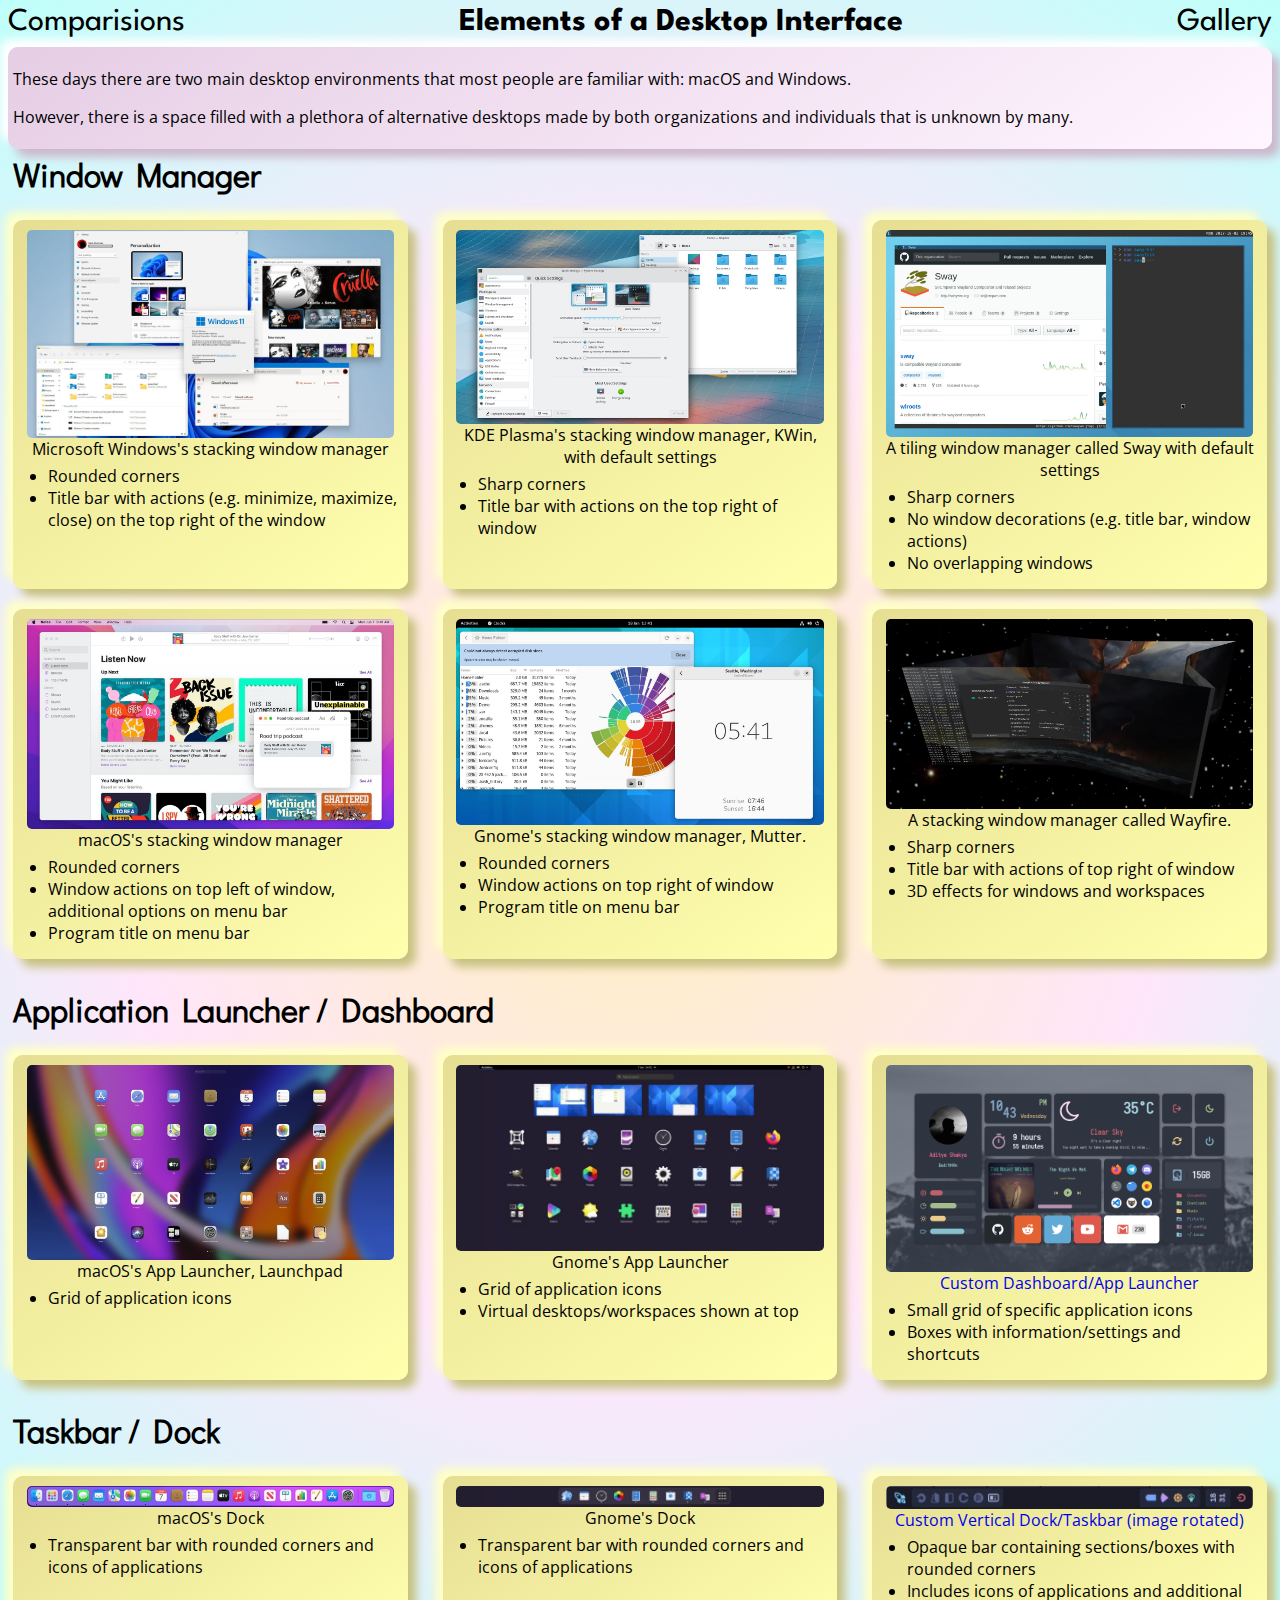
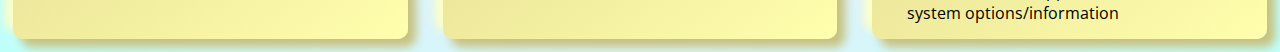
==== index.html @ fb81e780 "Initial upload" ====
<!DOCTYPE html>
<html lang="en" dir="ltr">
  <head>
    <meta charset="utf-8">
    <title>Elements of a Desktop Inteface</title>
    <link rel="stylesheet" href="style.css">
  </head>
  <body>
    <div class="header">
      <span><a href="index.html">Comparisions</a></span>
      <h1>Elements of a Desktop Interface</h1>
      <span><a href="gallery.html">Gallery</a></span>
    </div>

    <div class="pre-content">
      <p>These days there are two main desktop environments that most people are familiar with: macOS and Windows.</p>
      <p>However, there is a space filled with a plethora of alternative desktops made by both organizations and individuals that is unknown by many.</p>
    </div>

    <div class="content">

      <div class="row">
        <h1>Window Manager</h1>
        <div class="nested-row">
          <div class="section">
            <img src="images/win11-wm.webp"/>
            <span>Microsoft Windows's stacking window manager</span>
            <ul>
              <li>Rounded corners</li>
              <li>Title bar with actions (e.g. minimize, maximize, close) on the top right of the window</li>
            </ul>
          </div>
          <div class="section">
            <img src="images/plasma-wm.jpg"/>
            <span>KDE Plasma's stacking window manager, KWin, with default settings</span>
            <ul>
              <li>Sharp corners</li>
              <li>Title bar with actions on the top right of window</li>
            </ul>
          </div>
          <div class="section">
            <img src="images/swaywm.jpg"/>
            <span>A tiling window manager called Sway with default settings</span>
            <p>
              <ul>
                <li>Sharp corners</li>
                <li>No window decorations (e.g. title bar, window actions)</li>
                <li>No overlapping windows</li>
              </ul>
            </p>
          </div>
        </div>
        <div class="nested-row">
          <div class="section">
            <img src="images/macos-wm.jpg"/>
            <span>macOS's stacking window manager</span>
            <ul>
              <li>Rounded corners</li>
              <li>Window actions on top left of window, additional options on menu bar</li>
              <li>Program title on menu bar</li>
            </ul>
          </div>
          <div class="section">
            <img src="images/gnome-wm.jpg"/>
            <span>Gnome's stacking window manager, Mutter.</span>
            <ul>
              <li>Rounded corners</li>
              <li>Window actions on top right of window</li>
              <li>Program title on menu bar</li>
            </ul>
          </div>
          <div class="section">
            <img src="images/wayfire-wm.jpg"/>
            <span>A stacking window manager called Wayfire.</span>
            <ul>
              <li>Sharp corners</li>
              <li>Title bar with actions of top right of window</li>
              <li>3D effects for windows and workspaces</li>
            </ul>
          </div>
        </div>
      </div>

      <div class="row">
        <h1>Application Launcher / Dashboard</h1>
        <div class="nested-row">
          <div class="section">
            <img src="images/macos-applauncher.jpg"/>
            <span>macOS's App Launcher, Launchpad</span>
              <ul>
                <li>Grid of application icons</li>
              </ul>
          </div>
          <div class="section">
            <img src="images/gnome-applauncher.jpg"/>
            <span>Gnome's App Launcher</span>
            <ul>
              <li>Grid of application icons</li>
              <li>Virtual desktops/workspaces shown at top</li>
            </ul>
          </div>
          <div class="section">
            <img src="images/widget-dashboard.png"/>
            <span><a href="https://github.com/adi1090x/widgets">Custom Dashboard/App Launcher</a></span>
            <ul>
              <li>Small grid of specific application icons</li>
              <li>Boxes with information/settings and shortcuts</li>
            </ul>
          </div>
        </div>
      </div>

      <div class="row">
        <h1>Taskbar / Dock</h1>
        <div class="nested-row">
          <div class="section">
            <img src="images/macos-dock.jpg"/>
            <span>macOS's Dock</span>
            <ul>
              <li>Transparent bar with rounded corners and icons of applications</li>
            </ul>
          </div>
          <div class="section">
            <img src="images/gnome-dock.jpg"/>
            <span>Gnome's Dock</span>
            <ul>
              <li>Transparent bar with rounded corners and icons of applications</li>
            </ul>
          </div>
          <div class="section">
            <img src="images/vertical-bar-rotated.jpg"/>
            <span><a href="https://github.com/rxyhn/dotfiles">Custom Vertical Dock/Taskbar (image rotated)</a></span>
            <ul>
              <li>Opaque bar containing sections/boxes with rounded corners</li>
              <li>Includes icons of applications and additional system options/information</li>
            </ul>
          </div>
        </div>
      </div>

      <!-- <div class="row">
        <h1>System Tray / Status Bar</h1>
        <div class="nested-row">
          <div class="section">
            <img src="images/"/>
          </div>
          <div class="section">
            <img src="images/"/>
          </div>
          <div class="section">
            <img src="images/"/>
          </div>
        </div>
      </div>


      <div class="row">
        <h1>Launcher</h1>
        <div class="nested-row">
          <div class="section">
            <img src="images/"/>
          </div>
          <div class="section">
            <img src="images/"/>
          </div>
          <div class="section">
            <img src="images/"/>
          </div>
        </div>
      </div> -->

    </div>
  </body>
</html>
---- style.css ----
@import url('https://fonts.googleapis.com/css2?family=Didact+Gothic&family=Open+Sans&family=Spartan&display=swap');
* {
  box-sizing: border-box;
}
body {
  /* background-image: radial-gradient(circle, #fff5ba 0%, #ffffd1 50%, #fff5ba 100%); */
  /* background: radial-gradient(circle, rgba(255,228,158,1) 0%, rgba(244,255,169,1) 50%, rgba(173,255,250,1) 100%); */
  background: radial-gradient(circle, rgb(255,240,190) 0%, rgb(255,230,250) 50%, rgb(190,255,250) 100%);

}
.header {
  display: flex;
  justify-content: space-between;
  margin-bottom: 10px;
  font-family: 'Spartan';
}
.header span {
  font-size: 2em;
}
.header h1 {
  display: inline-block;
  margin: 0px auto;
}
.header a,a:visited {
  color: black;
  text-decoration: none;
}
.header a:hover {
  color: blue;
}
.header div{
}
.header ol {
  display: flex;
  margin: 0px;
}
.header ol li {
  display: inline-block;
}

.pre-content {
  border-radius: 10px;
  padding: 5px;
  background: linear-gradient(145deg, #e6cee5, #fff5ff);
  box-shadow:  8px 8px 10px #ccb7cb,
               -8px -8px 10px #ffffff;
  font-family: 'Open Sans';

}

.content {
  /* margin: 0px 10px; */
  display: flex;
  flex-direction: column;
  row-gap: 20px;
}

.row {
  padding: 5px;
  display: flex;
  flex-direction: column;
  row-gap: 20px;
  /* border: solid black 2px; */
  /* border-radius: 10px; */
}
.row h1 {
  margin: 0px 0px 5px 0px;
  font-family: 'Didact Gothic';
}
.nested-row {
  display: flex;
  justify-content: space-around;
  align-items: stretch;

  column-gap: 35px;
}
.section {
  display: flex;
  flex-direction: column;
  /* padding: 5px; */
  /* border: solid black 2px; */
  /* border-radius: 10px; */
  flex-basis: 33%;
  padding: 10px;
  border-radius: 10px;
  background: linear-gradient(145deg, #e6de93, #ffffae);
  box-shadow:  8px 8px 10px #c7c17f,
               -8px -8px 10px #ffffc7;
}
.section img {
  width: 98%;
  /* height:240px; */
  border-radius: 5px;
  align-self: center;
}
.section span {
  display: inline-block;
  font-family: 'Open Sans';
  text-align: center;
}
.section span a,a:visited{
  text-decoration: none;
}
.section p {
  margin: 0px;
  /* text-align: justify; */
  align-self: flex-end
}
.section ul {
  margin: 5px 0px;
  padding-left: 25px;
}
.section li {
  font-family: 'Open Sans';
  /* margin: 0px; */
  /* list-style-type: circle; */
}

.project-grid {
  display: flex;
  flex-wrap: wrap;
  justify-content: space-around;
  column-gap: 10px;
  row-gap: 20px;
}
.project {
  display: flex;
  flex-direction: column;
  flex-basis: 48%;
  border-radius: 10px;
  padding: 10px;
  background: linear-gradient(145deg, #97dde6, #b4ffff);
  box-shadow:  8px 8px 10px #8fd0d9,
               -8px -8px 10px #c1ffff;
}
.project img {
  width: 98%;
  align-self: center;
}
.project p {
  margin: 0px;
  text-align: center;
  font-family: 'Open Sans';
}
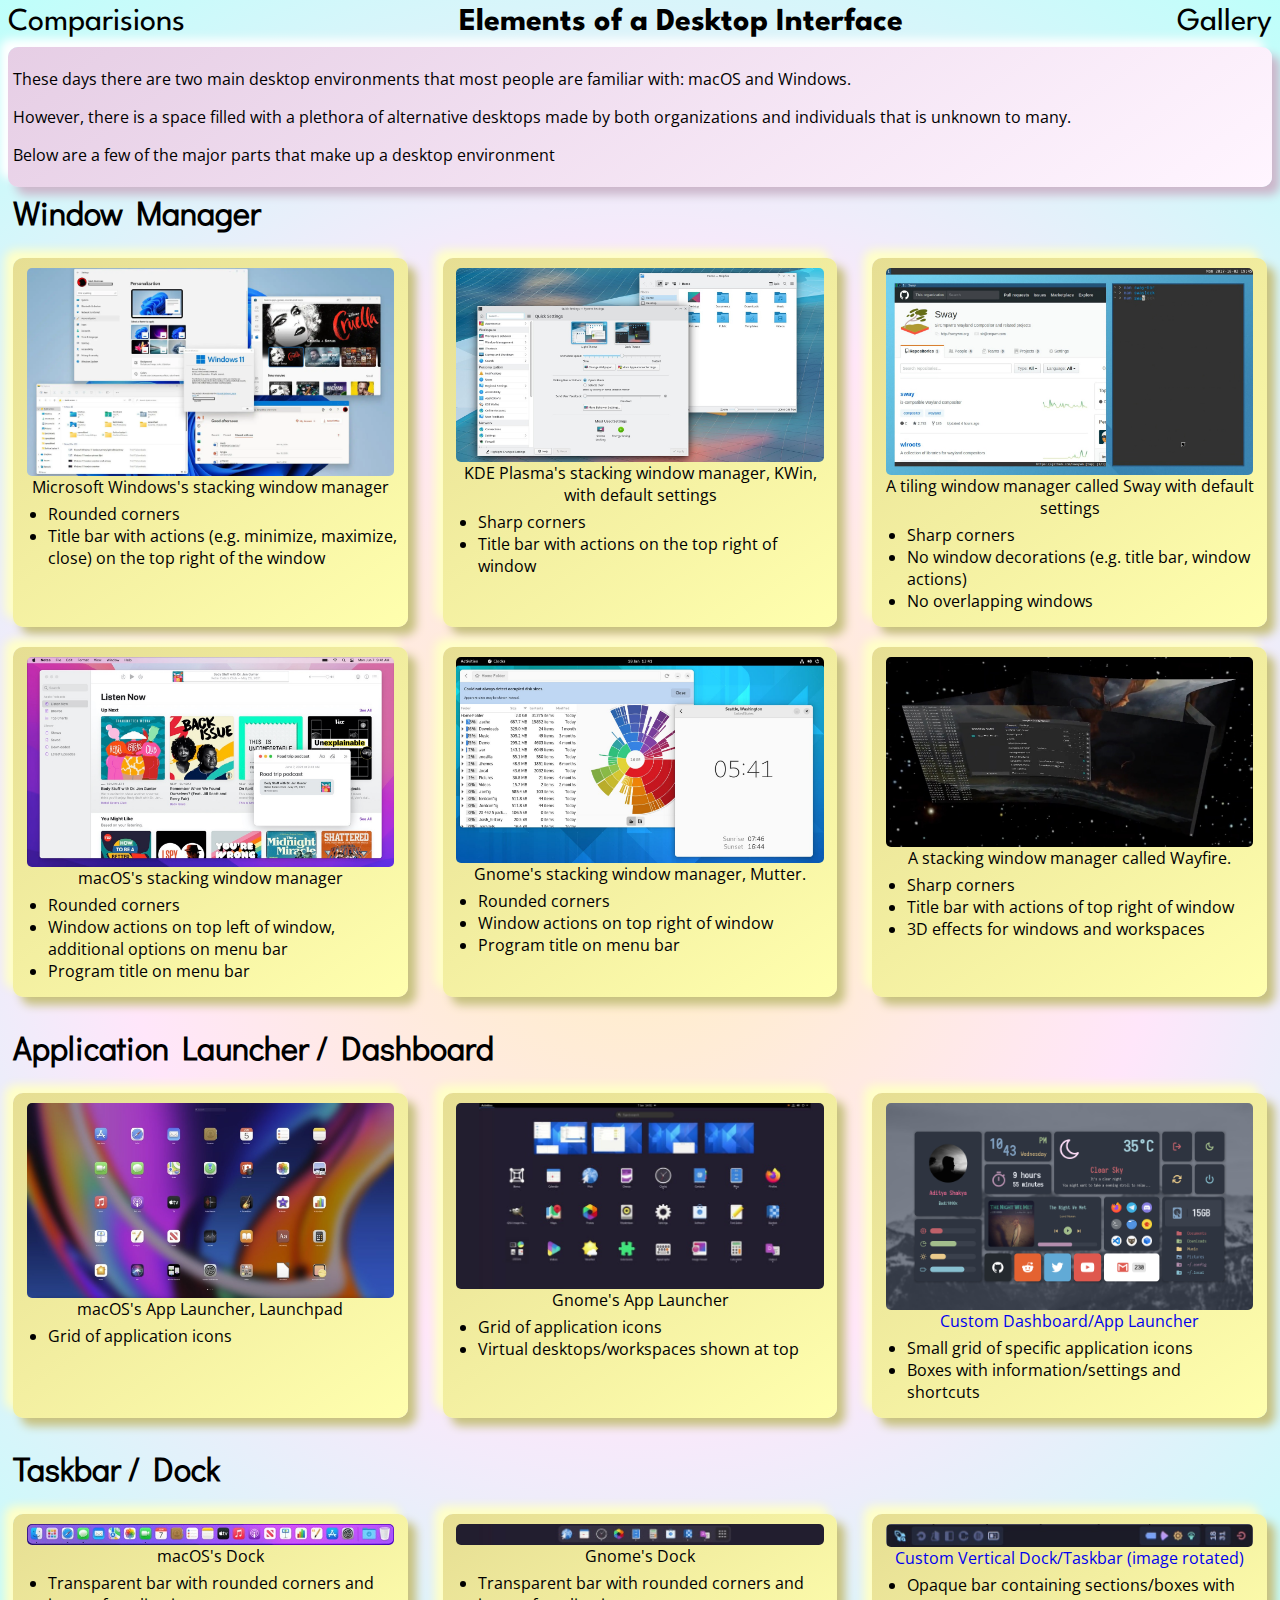
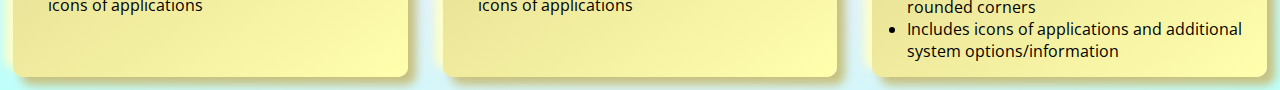
==== commit 23e4b4aa: "Edit introduction on main page" ====
--- a/index.html
+++ b/index.html
@@ -14,7 +14,8 @@
 
     <div class="pre-content">
       <p>These days there are two main desktop environments that most people are familiar with: macOS and Windows.</p>
-      <p>However, there is a space filled with a plethora of alternative desktops made by both organizations and individuals that is unknown by many.</p>
+      <p>However, there is a space filled with a plethora of alternative desktops made by both organizations and individuals that is unknown to many.</p>
+      <p>Below are a few of the major parts that make up a desktop environment</p>
     </div>
 
     <div class="content">
@@ -138,37 +139,6 @@
         </div>
       </div>
 
-      <!-- <div class="row">
-        <h1>System Tray / Status Bar</h1>
-        <div class="nested-row">
-          <div class="section">
-            <img src="images/"/>
-          </div>
-          <div class="section">
-            <img src="images/"/>
-          </div>
-          <div class="section">
-            <img src="images/"/>
-          </div>
-        </div>
-      </div>
-
-
-      <div class="row">
-        <h1>Launcher</h1>
-        <div class="nested-row">
-          <div class="section">
-            <img src="images/"/>
-          </div>
-          <div class="section">
-            <img src="images/"/>
-          </div>
-          <div class="section">
-            <img src="images/"/>
-          </div>
-        </div>
-      </div> -->
-
     </div>
   </body>
 </html>
--- a/style.css
+++ b/style.css
@@ -3,8 +3,6 @@
   box-sizing: border-box;
 }
 body {
-  /* background-image: radial-gradient(circle, #fff5ba 0%, #ffffd1 50%, #fff5ba 100%); */
-  /* background: radial-gradient(circle, rgba(255,228,158,1) 0%, rgba(244,255,169,1) 50%, rgba(173,255,250,1) 100%); */
   background: radial-gradient(circle, rgb(255,240,190) 0%, rgb(255,230,250) 50%, rgb(190,255,250) 100%);
 
 }
@@ -49,7 +47,6 @@
 }
 
 .content {
-  /* margin: 0px 10px; */
   display: flex;
   flex-direction: column;
   row-gap: 20px;
@@ -60,8 +57,6 @@
   display: flex;
   flex-direction: column;
   row-gap: 20px;
-  /* border: solid black 2px; */
-  /* border-radius: 10px; */
 }
 .row h1 {
   margin: 0px 0px 5px 0px;
@@ -77,9 +72,6 @@
 .section {
   display: flex;
   flex-direction: column;
-  /* padding: 5px; */
-  /* border: solid black 2px; */
-  /* border-radius: 10px; */
   flex-basis: 33%;
   padding: 10px;
   border-radius: 10px;
@@ -89,9 +81,18 @@
 }
 .section img {
   width: 98%;
-  /* height:240px; */
   border-radius: 5px;
   align-self: center;
+}
+.section img:hover {
+  transform: scale(1.5);
+  transform-origin: bottom center;
+}
+.section:first-child img:hover {
+  transform-origin: bottom left;
+}
+.section:last-child img:hover {
+  transform-origin: bottom right;
 }
 .section span {
   display: inline-block;
@@ -103,7 +104,6 @@
 }
 .section p {
   margin: 0px;
-  /* text-align: justify; */
   align-self: flex-end
 }
 .section ul {
@@ -112,8 +112,6 @@
 }
 .section li {
   font-family: 'Open Sans';
-  /* margin: 0px; */
-  /* list-style-type: circle; */
 }
 
 .project-grid {
@@ -137,6 +135,9 @@
   width: 98%;
   align-self: center;
 }
+.project img:hover {
+  transform: scale(1.02);
+}
 .project p {
   margin: 0px;
   text-align: center;
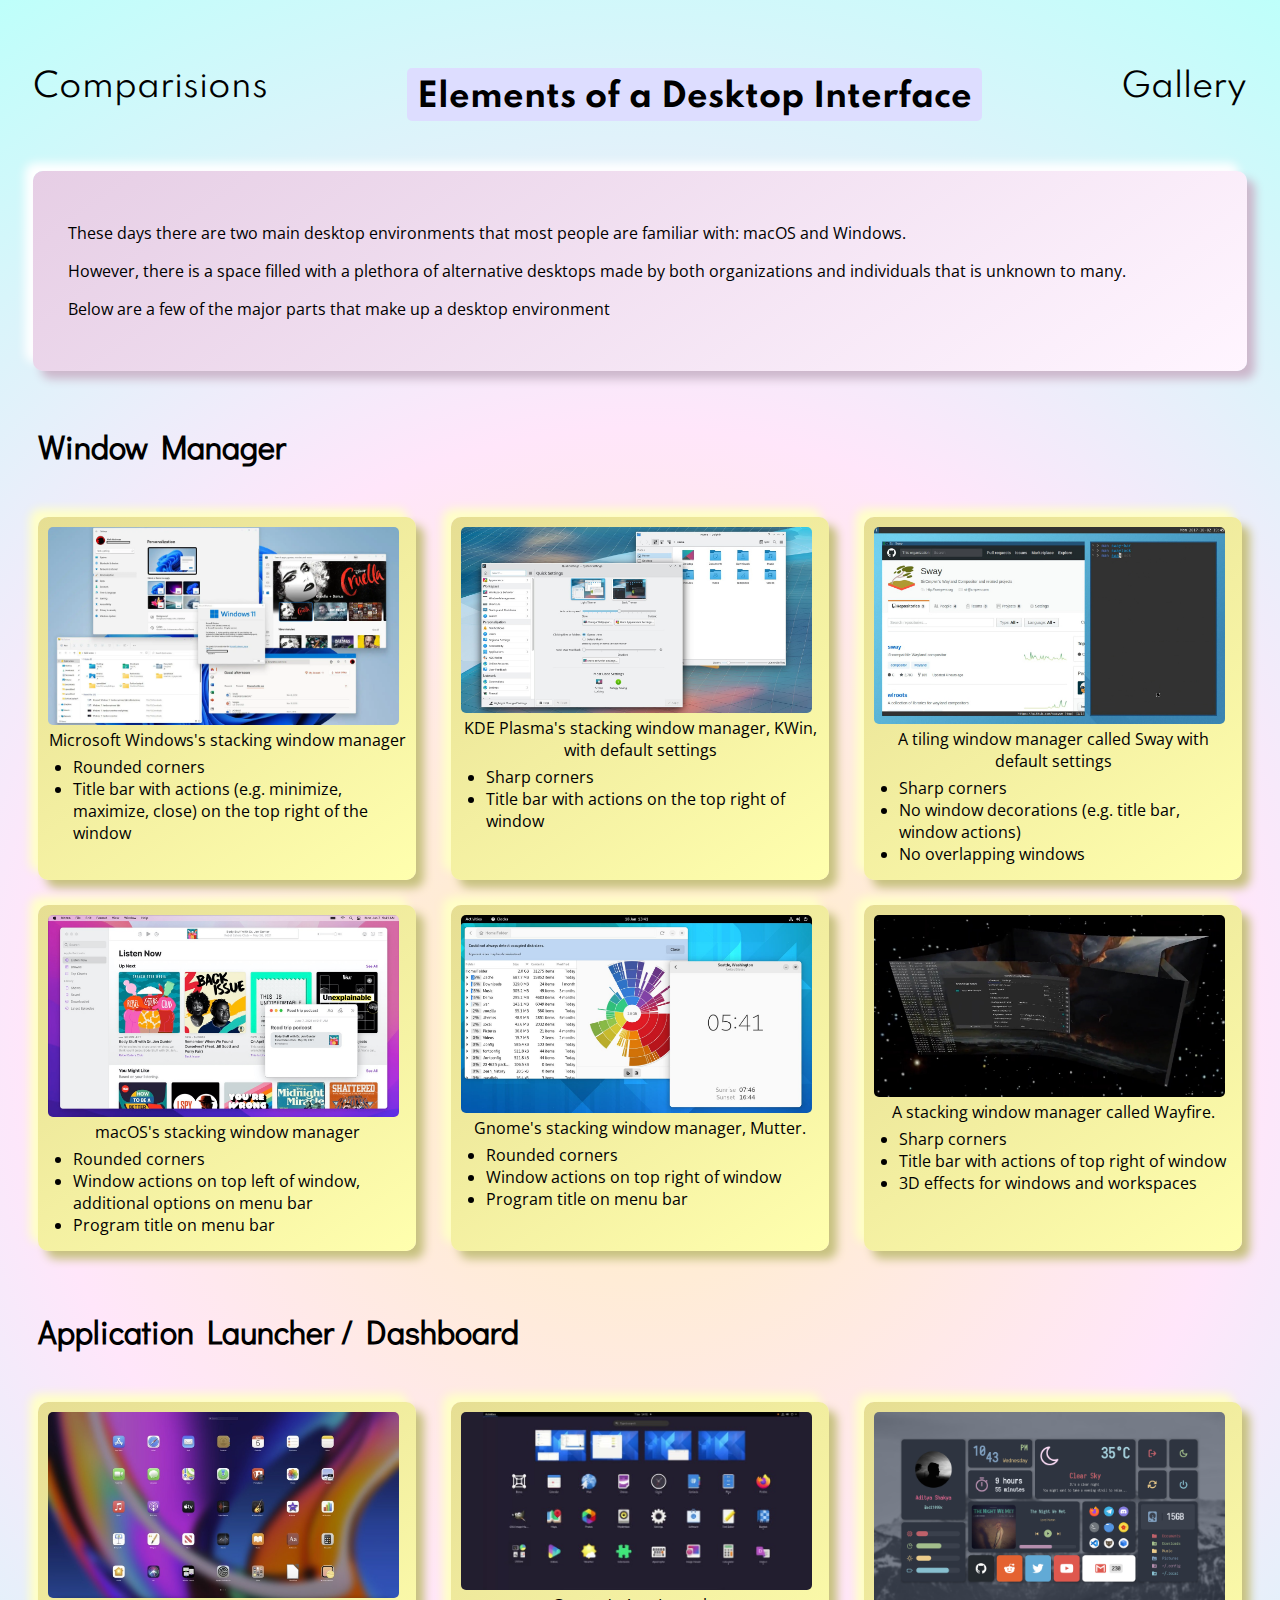
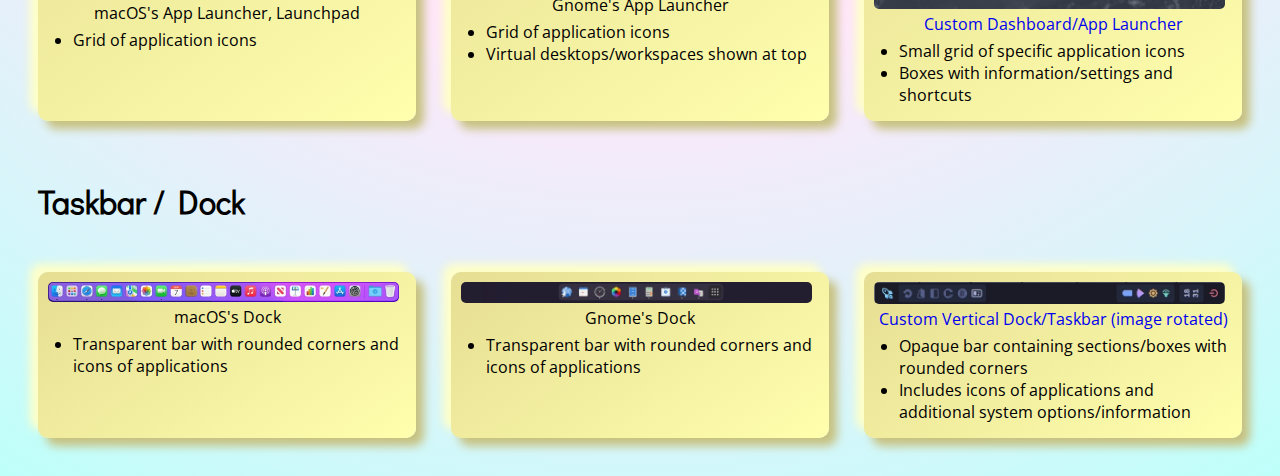
==== commit 414584a9: "Make images open image file when clicked" ====
--- a/index.html
+++ b/index.html
@@ -24,7 +24,7 @@
         <h1>Window Manager</h1>
         <div class="nested-row">
           <div class="section">
-            <img src="images/win11-wm.webp"/>
+            <a href="images/win11-wm.webp"><img src="images/win11-wm.webp"/></a>
             <span>Microsoft Windows's stacking window manager</span>
             <ul>
               <li>Rounded corners</li>
@@ -32,7 +32,7 @@
             </ul>
           </div>
           <div class="section">
-            <img src="images/plasma-wm.jpg"/>
+            <a href="images/plasma-wm.jpg"><img src="images/plasma-wm.jpg"/></a>
             <span>KDE Plasma's stacking window manager, KWin, with default settings</span>
             <ul>
               <li>Sharp corners</li>
@@ -40,7 +40,7 @@
             </ul>
           </div>
           <div class="section">
-            <img src="images/swaywm.jpg"/>
+            <a href="images/swaywm.jpg"><img src="images/swaywm.jpg"/></a>
             <span>A tiling window manager called Sway with default settings</span>
             <p>
               <ul>
@@ -53,7 +53,7 @@
         </div>
         <div class="nested-row">
           <div class="section">
-            <img src="images/macos-wm.jpg"/>
+            <a href="images/macos-wm.jpg"><img src="images/macos-wm.jpg"/></a>
             <span>macOS's stacking window manager</span>
             <ul>
               <li>Rounded corners</li>
@@ -62,7 +62,7 @@
             </ul>
           </div>
           <div class="section">
-            <img src="images/gnome-wm.jpg"/>
+            <a href="images/gnome-wm.jpg"><img src="images/gnome-wm.jpg"/></a>
             <span>Gnome's stacking window manager, Mutter.</span>
             <ul>
               <li>Rounded corners</li>
@@ -71,7 +71,7 @@
             </ul>
           </div>
           <div class="section">
-            <img src="images/wayfire-wm.jpg"/>
+            <a href="images/wayfire-wm.jpg"><img src="images/wayfire-wm.jpg"/></a>
             <span>A stacking window manager called Wayfire.</span>
             <ul>
               <li>Sharp corners</li>
@@ -86,14 +86,14 @@
         <h1>Application Launcher / Dashboard</h1>
         <div class="nested-row">
           <div class="section">
-            <img src="images/macos-applauncher.jpg"/>
+            <a href="images/macos-applauncher.jpg"><img src="images/macos-applauncher.jpg"/></a>
             <span>macOS's App Launcher, Launchpad</span>
               <ul>
                 <li>Grid of application icons</li>
               </ul>
           </div>
           <div class="section">
-            <img src="images/gnome-applauncher.jpg"/>
+            <a href="images/gnome-applauncher.jpg"><img src="images/gnome-applauncher.jpg"/></a>
             <span>Gnome's App Launcher</span>
             <ul>
               <li>Grid of application icons</li>
@@ -101,7 +101,7 @@
             </ul>
           </div>
           <div class="section">
-            <img src="images/widget-dashboard.png"/>
+            <a href="images/widget-dashboard.png"><img src="images/widget-dashboard.png"/></a>
             <span><a href="https://github.com/adi1090x/widgets">Custom Dashboard/App Launcher</a></span>
             <ul>
               <li>Small grid of specific application icons</li>
@@ -115,21 +115,21 @@
         <h1>Taskbar / Dock</h1>
         <div class="nested-row">
           <div class="section">
-            <img src="images/macos-dock.jpg"/>
+            <a href="images/macos-dock.jpg"><img src="images/macos-dock.jpg"/></a>
             <span>macOS's Dock</span>
             <ul>
               <li>Transparent bar with rounded corners and icons of applications</li>
             </ul>
           </div>
           <div class="section">
-            <img src="images/gnome-dock.jpg"/>
+            <a href="images/gnome-dock.jpg"><img src="images/gnome-dock.jpg"/></a>
             <span>Gnome's Dock</span>
             <ul>
               <li>Transparent bar with rounded corners and icons of applications</li>
             </ul>
           </div>
           <div class="section">
-            <img src="images/vertical-bar-rotated.jpg"/>
+            <a href="images/vertical-bar-rotated.jpg"><img src="images/vertical-bar-rotated.jpg"/></a>
             <span><a href="https://github.com/rxyhn/dotfiles">Custom Vertical Dock/Taskbar (image rotated)</a></span>
             <ul>
               <li>Opaque bar containing sections/boxes with rounded corners</li>
--- a/style.css
+++ b/style.css
@@ -1,15 +1,33 @@
-@import url('https://fonts.googleapis.com/css2?family=Didact+Gothic&family=Open+Sans&family=Spartan&display=swap');
+@font-face {
+  font-family: 'Didact Gothic';
+  src: url('fonts/Didact_Gothic/DidactGothic-Regular.ttf');
+}
+@font-face {
+  font-family: 'Open Sans';
+  src: url('fonts/Open_Sans/static/OpenSans/OpenSans-Regular.ttf')
+}
+@font-face {
+  font-family: 'Spartan';
+  font-weight: normal;
+  src: url('fonts/Spartan/Spartan-VariableFont_wght.ttf');
+}
+@font-face {
+  font-family: 'Spartan';
+  font-weight: bold;
+  src: url('fonts/Spartan/static/Spartan-Bold.ttf');
+}
 * {
   box-sizing: border-box;
 }
 body {
   background: radial-gradient(circle, rgb(255,240,190) 0%, rgb(255,230,250) 50%, rgb(190,255,250) 100%);
-
+  padding: 25px;
 }
 .header {
   display: flex;
   justify-content: space-between;
-  margin-bottom: 10px;
+  margin-top: 35px;
+  margin-bottom: 50px;
   font-family: 'Spartan';
 }
 .header span {
@@ -18,6 +36,9 @@
 .header h1 {
   display: inline-block;
   margin: 0px auto;
+  padding: 10px 10px 5px 10px;
+  border-radius: 5px;
+  background-color: #ddddff;
 }
 .header a,a:visited {
   color: black;
@@ -37,8 +58,10 @@
 }
 
 .pre-content {
+    margin-top: 50px;
+  margin-bottom: 50px;
   border-radius: 10px;
-  padding: 5px;
+  padding: 35px;
   background: linear-gradient(145deg, #e6cee5, #fff5ff);
   box-shadow:  8px 8px 10px #ccb7cb,
                -8px -8px 10px #ffffff;
@@ -49,24 +72,23 @@
 .content {
   display: flex;
   flex-direction: column;
-  row-gap: 20px;
+  row-gap: 50px;
 }
 
 .row {
   padding: 5px;
   display: flex;
   flex-direction: column;
-  row-gap: 20px;
+  row-gap: 25px;
 }
 .row h1 {
-  margin: 0px 0px 5px 0px;
+  margin: 0px 0px 25px 0px;
   font-family: 'Didact Gothic';
 }
 .nested-row {
   display: flex;
   justify-content: space-around;
   align-items: stretch;
-
   column-gap: 35px;
 }
 .section {
@@ -87,6 +109,7 @@
 .section img:hover {
   transform: scale(1.5);
   transform-origin: bottom center;
+  transition: transform .5s;
 }
 .section:first-child img:hover {
   transform-origin: bottom left;
@@ -137,6 +160,7 @@
 }
 .project img:hover {
   transform: scale(1.02);
+  transition: transform .5s;
 }
 .project p {
   margin: 0px;
